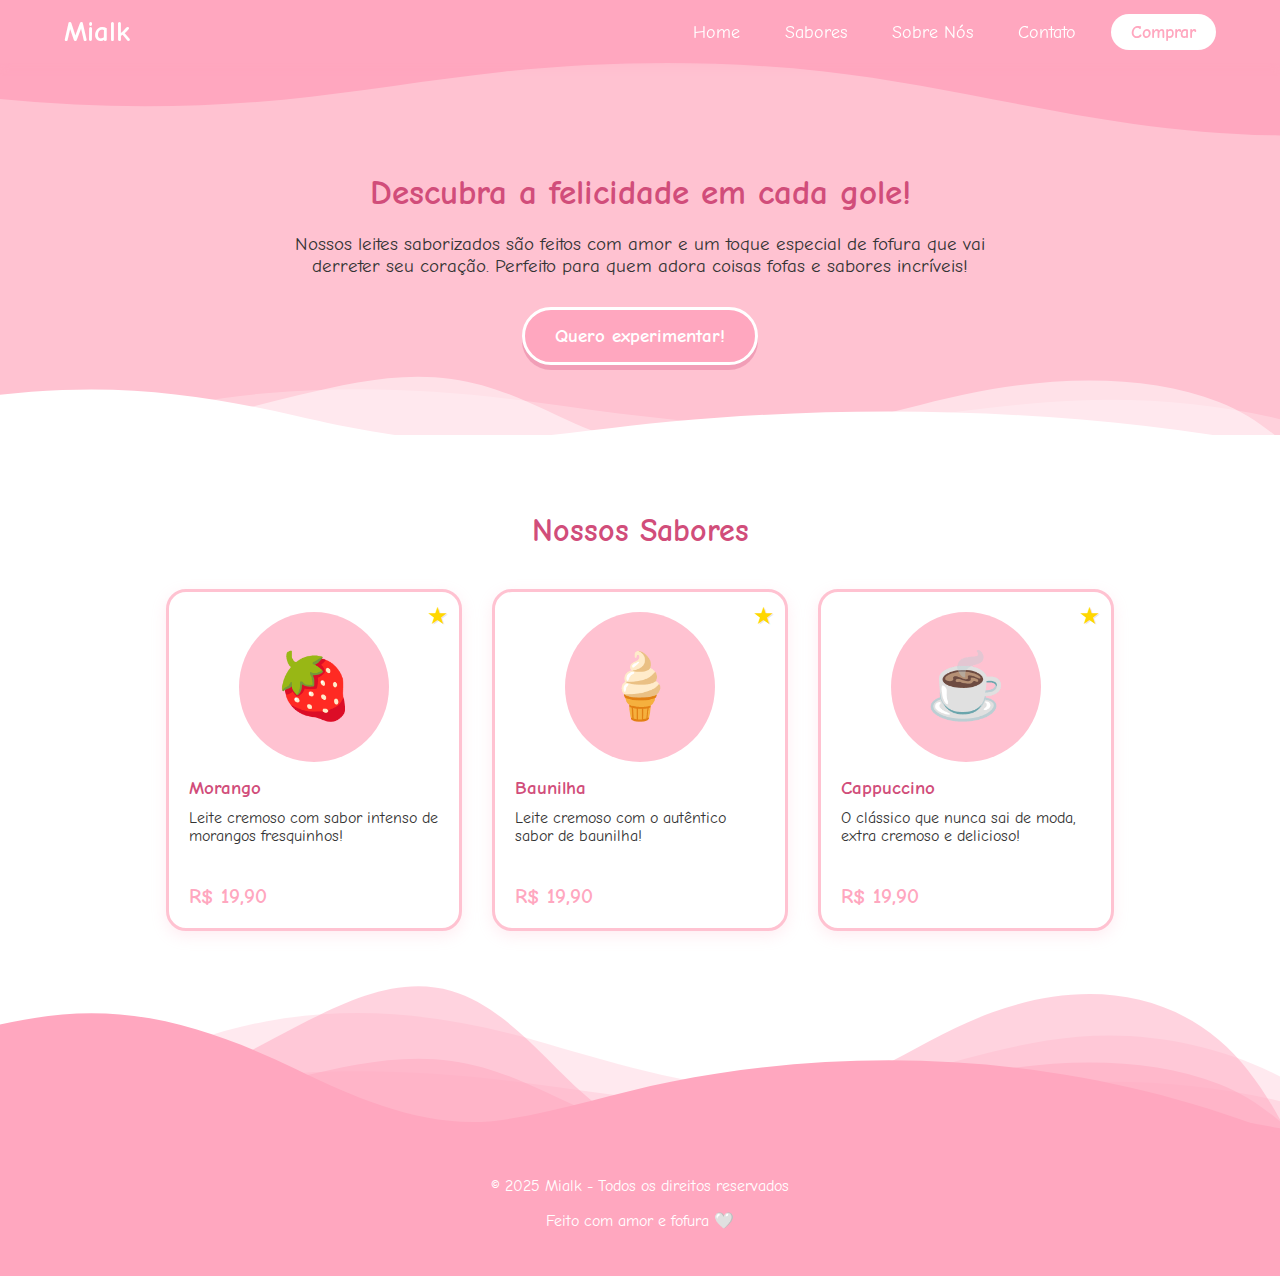
==== index.html @ 937acd24 "First commit" ====
<!DOCTYPE html>
<html lang="pt-br">
<head>
    <meta charset="UTF-8">
    <meta name="viewport" content="width=device-width, initial-scale=1.0">
    <title>Milk Kawaii - Leites Saborizados Fofos</title>
    <link rel="stylesheet" href="style.css">
    <link href="https://fonts.googleapis.com/css2?family=Comic+Neue:wght@400;700&display=swap" rel="stylesheet">
</head>
<body>
    <!-- Navbar -->
    <nav class="navbar">
        <div class="logo-nav">Mialk</div>
        <ul class="nav-links">
            <li><a href="#">Home</a></li>
            <li><a href="#">Sabores</a></li>
            <li><a href="#">Sobre Nós</a></li>
            <li><a href="#">Contato</a></li>
            <li><a href="#" class="nav-cta">Comprar</a></li>
        </ul>
    </nav>
    
    <!-- Hero Section -->
    <section class="hero">
        <div class="wave wave-top"></div>
        <div class="hero-content">
            <h2>Descubra a felicidade em cada gole!</h2>
            <p>Nossos leites saborizados são feitos com amor e um toque especial de fofura que vai derreter seu coração. Perfeito para quem adora coisas fofas e sabores incríveis!</p>
            <a href="#produtos" class="cta-button">Quero experimentar!</a>
        </div>
        <div class="wave wave-bottom"></div>
    </section>
    
    <!-- Produtos -->
    <section class="produtos" id="produtos">
        <div class="produto-wave-top"></div>
        <div class="produtos-content">
            <h2>Nossos Sabores</h2>
            <div class="produtos-container">
                <div class="produto">
                    <div class="produto-img">🍓</div>
                    <h3>Morango</h3>
                    <p>Leite cremoso com sabor intenso de morangos fresquinhos!</p>
                    <div class="preco">R$ 19,90</div>
                </div>
                <div class="produto">
                    <div class="produto-img">🍦</div>
                    <h3>Baunilha</h3>
                    <p>Leite cremoso com o autêntico sabor de baunilha!</p>
                    <div class="preco">R$ 19,90</div>
                </div>
                <div class="produto">
                    <div class="produto-img">☕</div>
                    <h3>Cappuccino</h3>
                    <p>O clássico que nunca sai de moda, extra cremoso e delicioso!</p>
                    <div class="preco">R$ 19,90</div>
                </div>
            </div>
        </div>
        <div class="produto-wave-bottom"></div>
    </section>
    
    <!-- Footer -->
    <footer>
        <div class="footer-wave"></div>
        <div class="footer-content">
            <div class="social-icons">
            </div>
            <p>© 2025 Mialk - Todos os direitos reservados</p>
            <p>Feito com amor e fofura 🤍</p>
        </div>
    </footer>
</body>
</html>
---- style.css ----
/* Estilos Gerais */
body {
    font-family: 'Comic Neue', cursive, sans-serif;
    margin: 0;
    padding: 0;
    background-color: rgb(255, 255, 255);
    color: #333;
    overflow-x: hidden;
}

/* Cores temáticas */
:root {
    --rosa-forte: rgb(255, 167, 191);
    --rosa-claro: rgb(255, 194, 209);
    --branco: rgb(255, 255, 255);
}

/* Navbar */
.navbar {
    background-color: var(--rosa-forte);
    padding: 15px 5%;
    display: flex;
    justify-content: space-between;
    align-items: center;
    position: sticky;
    top: 0;
    z-index: 100;
    box-shadow: 0 2px 10px rgba(255, 167, 191, 0.3);
}

.logo-nav {
    font-size: 1.8rem;
    color: white;
    font-weight: bold;
}

.nav-links {
    display: flex;
    list-style: none;
    gap: 25px;
    margin: 0;
    padding: 0;
}

.nav-links a {
    color: white;
    text-decoration: none;
    font-size: 1.1rem;
    transition: all 0.3s;
    padding: 5px 10px;
    border-radius: 20px;
}

.nav-links a:hover {
    background-color: var(--rosa-claro);
    transform: translateY(-2px);
}

.nav-cta {
    background-color: white;
    color: var(--rosa-forte) !important;
    padding: 8px 20px !important;
    font-weight: bold;
}

.nav-cta:hover {
    background-color: var(--rosa-claro) !important;
    color: white !important;
}

/* Hero Section */
.hero {
    background-color: var(--rosa-claro);
    position: relative;
    padding: 0;
    text-align: center;
}

.hero-content {
    padding: 80px 20px;
    max-width: 800px;
    margin: 0 auto;
}

.hero h2 {
    font-size: 2.2rem;
    color: #d14d7a;
    margin-bottom: 20px;
}

.hero p {
    font-size: 1.2rem;
    max-width: 700px;
    margin: 0 auto 30px;
}

/* Waves */
.wave {
    position: relative;
    width: 100%;
    height: 60px;
    overflow: hidden;
}

.wave-top {
    position: absolute;
    top: -1px; /* Ajuste fino para evitar linha branca */
    left: 0;
    width: 100%;
    height: 80px;
    background: url('data:image/svg+xml;utf8,<svg xmlns="http://www.w3.org/2000/svg" viewBox="0 0 1200 120" preserveAspectRatio="none"><path fill="%23ffa7bf" d="M321.39,56.44c58-10.79,114.16-30.13,172-41.86,82.39-16.72,168.19-17.73,250.45-.39C823.78,31,906.67,72,985.66,92.83c70.05,18.48,146.53,26.09,214.34,3V0H0V27.35A600.21,600.21,0,0,0,321.39,56.44Z"/></svg>');
    background-size: 120% 100%;
    background-repeat: no-repeat;
    background-position: center;
    z-index: 1;
    transform: rotate(360deg); /* Inverte a onda para criar curva para baixo */
}

.wave-bottom, .produto-wave-bottom {
    position: absolute;
    bottom: -5px; /* Ajuste fino para alinhar perfeitamente */
    left: 0;
    width: 100%;
    height: 80px;
    background: url('data:image/svg+xml;utf8,<svg viewBox="0 0 1200 120" xmlns="http://www.w3.org/2000/svg" preserveAspectRatio="none"><path fill="%23ffffff" d="M0,0V46.29c47.79,22.2,103.59,32.17,158,28,70.36-5.37,136.33-33.31,206.8-37.5C438.64,32.43,512.34,53.67,583,72.05c69.27,18,138.3,24.88,209.4,13.08,36.15-6,69.85-17.84,104.45-29.34C989.49,25,1113-14.29,1200,52.47V0Z" opacity=".25"/><path fill="%23ffffff" d="M0,0V15.81C13,36.92,27.64,56.86,47.69,72.05,99.41,111.27,165,111,224.58,91.58c31.15-10.15,60.09-26.07,89.67-39.8,40.92-19,84.73-46,130.83-49.67,36.26-2.85,70.9,9.42,98.6,31.56,31.77,25.39,62.32,62,103.63,73,40.44,10.79,81.35-6.69,119.13-24.28s75.16-39,116.92-43.05c59.73-5.85,113.28,22.88,168.9,38.84,30.2,8.66,59,6.17,87.09-7.5,22.43-10.89,48-26.93,60.65-49.24V0Z" opacity=".5"/><path fill="%23ffffff" d="M0,0V5.63C149.93,59,314.09,71.32,475.83,42.57c43-7.64,84.23-20.12,127.61-26.46,59-8.63,112.48,12.24,165.56,35.4C827.93,77.22,886,95.24,951.2,90c86.53-7,172.46-45.71,248.8-84.81V0Z"/></svg>');
    background-size: 120% 100%;
    background-repeat: no-repeat;
    transform: rotate(180deg);
    z-index: 1;
}


.produto-wave-top, 
.produto-wave-bottom {
    width: 100%;
    height: -10px; 
    background-size: 120% 100%; 
    margin: -10px 0;
}

.produto-wave-top {
    background: url('data:image/svg+xml;utf8,<svg viewBox="0 0 1200 120" xmlns="http://www.w3.org/2000/svg" fill="%23ffffff"><path d="M0,0V46.29c47.79,22.2,103.59,32.17,158,28,70.36-5.37,136.33-33.31,206.8-37.5C438.64,32.43,512.34,53.67,583,72.05c69.27,18,138.3,24.88,209.4,13.08,36.15-6,69.85-17.84,104.45-29.34C989.49,25,1113-14.29,1200,52.47V0Z" opacity=".25"/><path d="M0,0V15.81C13,36.92,27.64,56.86,47.69,72.05,99.41,111.27,165,111,224.58,91.58c31.15-10.15,60.09-26.07,89.67-39.8,40.92-19,84.73-46,130.83-49.67,36.26-2.85,70.9,9.42,98.6,31.56,31.77,25.39,62.32,62,103.63,73,40.44,10.79,81.35-6.69,119.13-24.28s75.16-39,116.92-43.05c59.73-5.85,113.28,22.88,168.9,38.84,30.2,8.66,59,6.17,87.09-7.5,22.43-10.89,48-26.93,60.65-49.24V0Z" opacity=".5"/><path d="M0,0V5.63C149.93,59,314.09,71.32,475.83,42.57c43-7.64,84.23-20.12,127.61-26.46,59-8.63,112.48,12.24,165.56,35.4C827.93,77.22,886,95.24,951.2,90c86.53-7,172.46-45.71,248.8-84.81V0Z"/></svg>');
}

.produto-wave-bottom {
    position: relative;
    width: 100%;
    height: 170px;
    bottom: -1px;
    background: url('data:image/svg+xml;utf8,<svg viewBox="0 0 1200 120" xmlns="http://www.w3.org/2000/svg" preserveAspectRatio="none"><path fill="%23ffa7bf" d="M0,0V46.29c47.79,22.2,103.59,32.17,158,28,70.36-5.37,136.33-33.31,206.8-37.5C438.64,32.43,512.34,53.67,583,72.05c69.27,18,138.3,24.88,209.4,13.08,36.15-6,69.85-17.84,104.45-29.34C989.49,25,1113-14.29,1200,52.47V0Z" opacity=".25"/><path fill="%23ffa7bf" d="M0,0V15.81C13,36.92,27.64,56.86,47.69,72.05,99.41,111.27,165,111,224.58,91.58c31.15-10.15,60.09-26.07,89.67-39.8,40.92-19,84.73-46,130.83-49.67,36.26-2.85,70.9,9.42,98.6,31.56,31.77,25.39,62.32,62,103.63,73,40.44,10.79,81.35-6.69,119.13-24.28s75.16-39,116.92-43.05c59.73-5.85,113.28,22.88,168.9,38.84,30.2,8.66,59,6.17,87.09-7.5,22.43-10.89,48-26.93,60.65-49.24V0Z" opacity=".5"/><path fill="%23ffa7bf" d="M0,0V5.63C149.93,59,314.09,71.32,475.83,42.57c43-7.64,84.23-20.12,127.61-26.46,59-8.63,112.48,12.24,165.56,35.4C827.93,77.22,886,95.24,951.2,90c86.53-7,172.46-45.71,248.8-84.81V0Z"/></svg>');
    background-size: 120% 100%;
    background-repeat: no-repeat;
}

.footer-wave {
    position: absolute;
    top: -79px; 
    left: 0;
    width: 100%;
    height: 80px;
    background: url('data:image/svg+xml;utf8,<svg viewBox="0 0 1200 120" xmlns="http://www.w3.org/2000/svg" preserveAspectRatio="none"><path fill="%23ffa7bf" d="M0,0V46.29c47.79,22.2,103.59,32.17,158,28,70.36-5.37,136.33-33.31,206.8-37.5C438.64,32.43,512.34,53.67,583,72.05c69.27,18,138.3,24.88,209.4,13.08,36.15-6,69.85-17.84,104.45-29.34C989.49,25,1113-14.29,1200,52.47V0Z" opacity=".25"/><path fill="%23ffa7bf" d="M0,0V15.81C13,36.92,27.64,56.86,47.69,72.05,99.41,111.27,165,111,224.58,91.58c31.15-10.15,60.09-26.07,89.67-39.8,40.92-19,84.73-46,130.83-49.67,36.26-2.85,70.9,9.42,98.6,31.56,31.77,25.39,62.32,62,103.63,73,40.44,10.79,81.35-6.69,119.13-24.28s75.16-39,116.92-43.05c59.73-5.85,113.28,22.88,168.9,38.84,30.2,8.66,59,6.17,87.09-7.5,22.43-10.89,48-26.93,60.65-49.24V0Z" opacity=".5"/><path fill="%23ffa7bf" d="M0,0V5.63C149.93,59,314.09,71.32,475.83,42.57c43-7.64,84.23-20.12,127.61-26.46,59-8.63,112.48,12.24,165.56,35.4C827.93,77.22,886,95.24,951.2,90c86.53-7,172.46-45.71,248.8-84.81V0Z"/></svg>');
    background-size: 120% 100%;
    transform: rotate(180deg);
    background-repeat: no-repeat;
}

/* Botão CTA */
.cta-button {
    display: inline-block;
    background-color: var(--rosa-forte);
    color: white;
    padding: 15px 30px;
    border-radius: 50px;
    text-decoration: none;
    font-weight: bold;
    font-size: 1.2rem;
    border: 3px solid white;
    box-shadow: 0 5px 0 rgba(209, 77, 122, 0.3);
    transition: all 0.3s;
}

.cta-button:hover {
    transform: translateY(-3px);
    box-shadow: 0 8px 0 rgba(209, 77, 122, 0.3);
}

/* Produtos */
.produtos {
    background-color: var(--branco);
    position: relative;
    padding: 0;
}

.produtos-content {
    padding: 50px 20px;
    max-width: 1200px;
    margin: 0 auto;
}

.produtos h2 {
    font-size: 2rem;
    color: #d14d7a;
    margin-bottom: 40px;
    text-align: center;
}

.produtos-container {
    display: flex;
    flex-wrap: wrap;
    justify-content: center;
    gap: 30px;
    margin: 0 auto;
}

.produto {
    background-color: white;
    border-radius: 20px;
    padding: 20px;
    width: 250px;
    box-shadow: 0 5px 15px rgba(255, 167, 191, 0.2);
    border: 3px solid var(--rosa-claro);
    transition: all 0.3s;
    position: relative;
    overflow: hidden;
}

.produto:hover {
    transform: translateY(-10px);
    box-shadow: 0 15px 30px rgba(255, 167, 191, 0.3);
}

.produto:before {
    content: "★";
    position: absolute;
    top: 10px;
    right: 10px;
    color: gold;
    font-size: 1.5rem;
    text-shadow: 1px 1px 0 rgba(0,0,0,0.1);
}

.produto-img {
    width: 150px;
    height: 150px;
    background-color: var(--rosa-claro);
    border-radius: 50%;
    margin: 0 auto 15px;
    display: flex;
    align-items: center;
    justify-content: center;
    font-size: 4rem;
    color: white;
}

.produto h3 {
    color: #d14d7a;
    margin: 0 0 10px;
}

.produto p {
    margin: 0 0 15px;
    min-height: 60px;
}

.preco {
    font-weight: bold;
    color: var(--rosa-forte);
    font-size: 1.3rem;
}

/* Footer */
footer {
    background-color: var(--rosa-forte);
    color: white;
    position: relative;
}

.footer-content {
    padding: 30px 20px;
    text-align: center;
}

.social-icons {
    margin: 15px 0;
}

.social-icons a {
    color: white;
    margin: 0 10px;
    font-size: 1.5rem;
    text-decoration: none;
}

/* Elementos Kawaii */
.kawaii-face {
    font-size: 2rem;
    margin: 0 5px;
}

/* Responsividade */
@media (max-width: 768px) {
    .navbar {
        flex-direction: column;
        padding: 15px;
    }
    
    .nav-links {
        flex-wrap: wrap;
        justify-content: center;
        gap: 10px;
        margin-top: 15px;
    }
    
    .produtos-container {
        flex-direction: column;
        align-items: center;
    }
    
    .produto {
        width: 80%;
    }
    
    .logo-nav {
        font-size: 1.5rem;
    }
    
    .hero h2 {
        font-size: 1.8rem;
    }
}
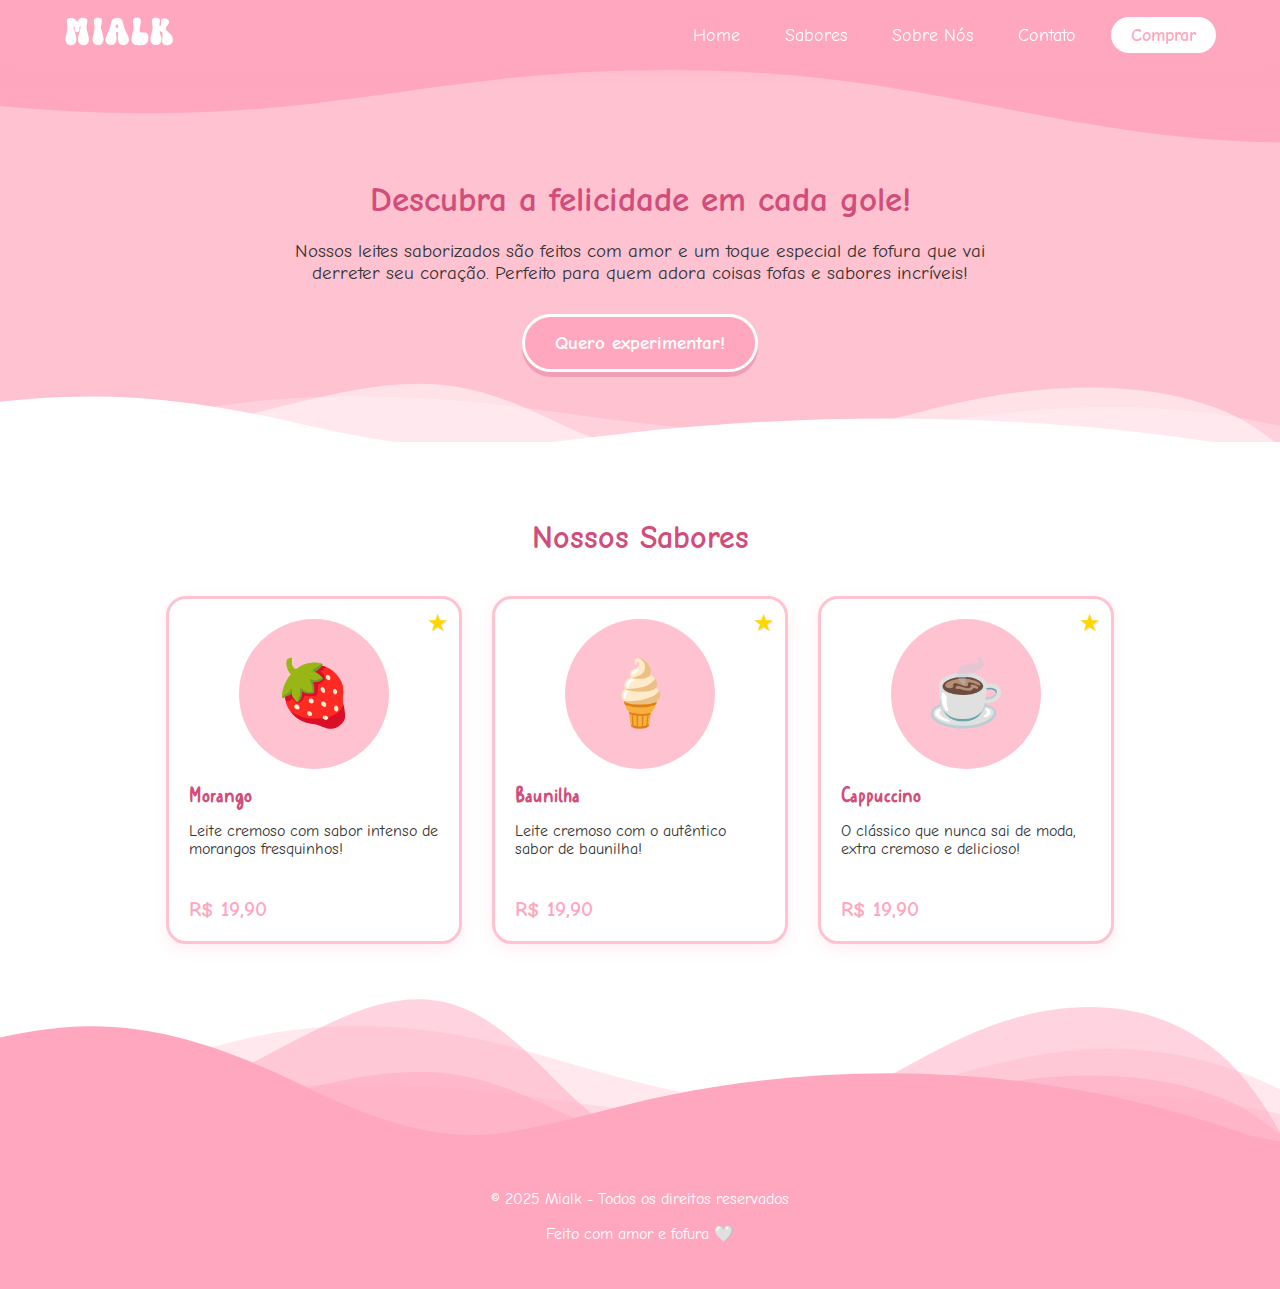
==== commit 70c49daf: "Font update" ====
--- a/index.html
+++ b/index.html
@@ -3,14 +3,14 @@
 <head>
     <meta charset="UTF-8">
     <meta name="viewport" content="width=device-width, initial-scale=1.0">
-    <title>Milk Kawaii - Leites Saborizados Fofos</title>
+    <title>Mialk - Leites Saborizados Fofos</title>
     <link rel="stylesheet" href="style.css">
     <link href="https://fonts.googleapis.com/css2?family=Comic+Neue:wght@400;700&display=swap" rel="stylesheet">
 </head>
 <body>
     <!-- Navbar -->
     <nav class="navbar">
-        <div class="logo-nav">Mialk</div>
+        <div class="logo-nav">MIALK</div>
         <ul class="nav-links">
             <li><a href="#">Home</a></li>
             <li><a href="#">Sabores</a></li>
--- a/style.css
+++ b/style.css
@@ -1,3 +1,14 @@
+/* Fontes */
+@font-face {
+    font-family: 'Meowtalk';
+    src: url(fonts/Meowtalk.otf);
+}
+
+@font-face {
+    font-family: 'CuteEaster';
+    src: url(fonts/CuteEaster.otf);
+}
+
 /* Estilos Gerais */
 body {
     font-family: 'Comic Neue', cursive, sans-serif;
@@ -29,9 +40,10 @@
 }
 
 .logo-nav {
-    font-size: 1.8rem;
-    color: white;
-    font-weight: bold;
+    font-size: 2.5rem;
+    font-family: 'CuteEaster';
+    letter-spacing: 0.1rem;
+    color: white;
 }
 
 .nav-links {
@@ -253,6 +265,8 @@
 }
 
 .produto h3 {
+    font-family: 'Meowtalk';
+    font-size: 1.4rem;
     color: #d14d7a;
     margin: 0 0 10px;
 }
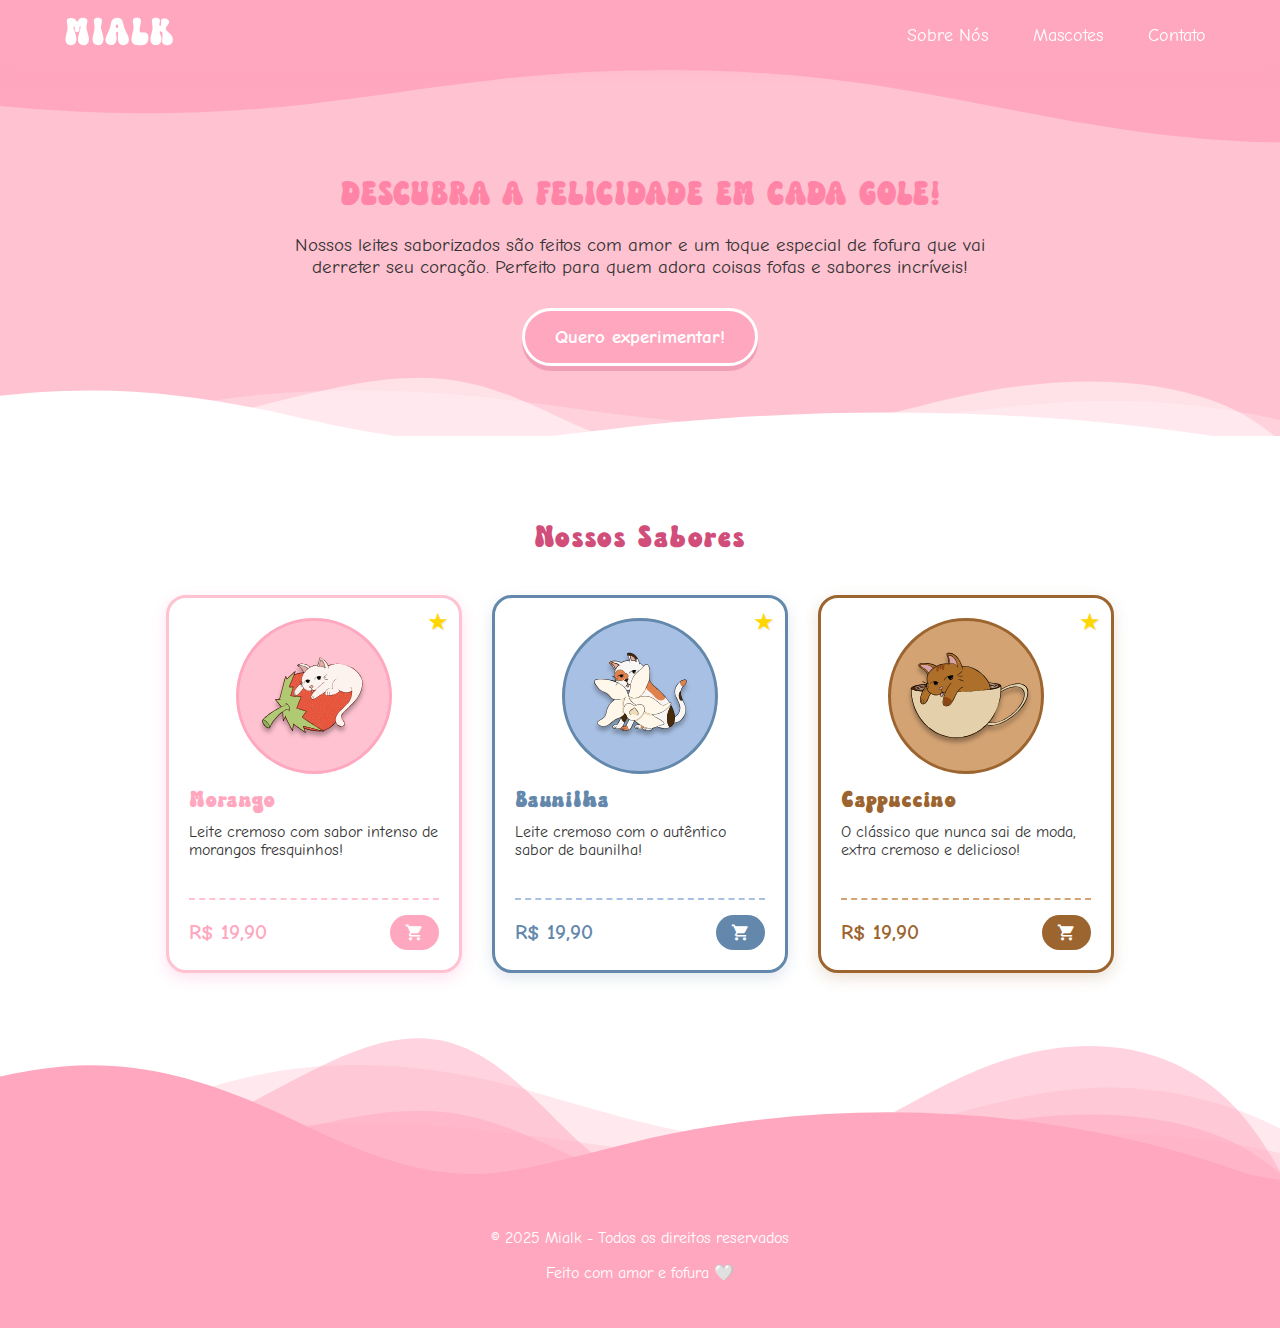
==== commit a528727c: "Update" ====
--- a/index.html
+++ b/index.html
@@ -5,18 +5,22 @@
     <meta name="viewport" content="width=device-width, initial-scale=1.0">
     <title>Mialk - Leites Saborizados Fofos</title>
     <link rel="stylesheet" href="style.css">
+    <link href="https://fonts.googleapis.com/icon?family=Material+Icons" rel="stylesheet">
     <link href="https://fonts.googleapis.com/css2?family=Comic+Neue:wght@400;700&display=swap" rel="stylesheet">
 </head>
 <body>
     <!-- Navbar -->
     <nav class="navbar">
-        <div class="logo-nav">MIALK</div>
+        <div class="logo-nav"><a href="/index.html">MIALK</a></div>
+        
+        <button class="menu-toggle" aria-label="Menu">
+            <i class="material-icons">menu</i>
+        </button>
+        
         <ul class="nav-links">
-            <li><a href="#">Home</a></li>
-            <li><a href="#">Sabores</a></li>
-            <li><a href="#">Sobre Nós</a></li>
-            <li><a href="#">Contato</a></li>
-            <li><a href="#" class="nav-cta">Comprar</a></li>
+            <li><a href="./about.html">Sobre Nós</a></li>
+            <li><a href="./mascots.html">Mascotes</a></li>
+            <li><a href="./contact.html">Contato</a></li>
         </ul>
     </nav>
     
@@ -24,7 +28,7 @@
     <section class="hero">
         <div class="wave wave-top"></div>
         <div class="hero-content">
-            <h2>Descubra a felicidade em cada gole!</h2>
+            <h2>DESCUBRA A FELICIDADE EM CADA GOLE!</h2>
             <p>Nossos leites saborizados são feitos com amor e um toque especial de fofura que vai derreter seu coração. Perfeito para quem adora coisas fofas e sabores incríveis!</p>
             <a href="#produtos" class="cta-button">Quero experimentar!</a>
         </div>
@@ -37,23 +41,38 @@
         <div class="produtos-content">
             <h2>Nossos Sabores</h2>
             <div class="produtos-container">
-                <div class="produto">
-                    <div class="produto-img">🍓</div>
+                <div class="produto" id="morango">
+                    <div class="produto-img"><img src="assets/morango.svg" alt="Morango Fofo" class="fruta-svg" data-sabor="morango"></div>
                     <h3>Morango</h3>
                     <p>Leite cremoso com sabor intenso de morangos fresquinhos!</p>
-                    <div class="preco">R$ 19,90</div>
+                    <div class="produto-footer">
+                        <span id="morango-preco" class="preco">R$ 19,90</span>
+                        <button class="btn-comprar" aria-label="Adicionar ao carrinho">
+                            <i class="material-icons">shopping_cart</i>
+                        </button>
+                    </div>
                 </div>
-                <div class="produto">
-                    <div class="produto-img">🍦</div>
+                <div class="produto" id="baunilha">
+                    <div class="produto-img"><img src="assets/baunilha.svg" alt="Baunilha Fofa" class="fruta-svg" data-sabor="baunilha"></div>
                     <h3>Baunilha</h3>
                     <p>Leite cremoso com o autêntico sabor de baunilha!</p>
-                    <div class="preco">R$ 19,90</div>
+                    <div class="produto-footer">
+                        <span id="baunilha-preco" class="preco">R$ 19,90</span>
+                        <button class="btn-comprar" aria-label="Adicionar ao carrinho">
+                            <i class="material-icons">shopping_cart</i>
+                        </button>
+                    </div>
                 </div>
-                <div class="produto">
-                    <div class="produto-img">☕</div>
+                <div class="produto" id="cappuccino">
+                    <div class="produto-img"><img src="assets/cappuccino.svg" alt="Cappuccino Fofo" class="fruta-svg" data-sabor="cappuccino"></div>
                     <h3>Cappuccino</h3>
                     <p>O clássico que nunca sai de moda, extra cremoso e delicioso!</p>
-                    <div class="preco">R$ 19,90</div>
+                    <div class="produto-footer">
+                    <span id="cappuccino-preco" class="preco">R$ 19,90</span>
+                    <button class="btn-comprar" aria-label="Adicionar ao carrinho">
+                        <i class="material-icons">shopping_cart</i>
+                    </button>
+                </div>
                 </div>
             </div>
         </div>
@@ -70,5 +89,6 @@
             <p>Feito com amor e fofura 🤍</p>
         </div>
     </footer>
+    <script src="script.js"></script>
 </body>
 </html>--- a/style.css
+++ b/style.css
@@ -1,12 +1,12 @@
 /* Fontes */
 @font-face {
     font-family: 'Meowtalk';
-    src: url(fonts/Meowtalk.otf);
+    src: url(./fonts/Meowtalk.otf);
 }
 
 @font-face {
     font-family: 'CuteEaster';
-    src: url(fonts/CuteEaster.otf);
+    src: url(./fonts/CuteEaster.otf);
 }
 
 /* Estilos Gerais */
@@ -19,11 +19,25 @@
     overflow-x: hidden;
 }
 
+a {
+    text-decoration: none; 
+    color: inherit; 
+}
+
+a:hover {
+    color: inherit; 
+    text-decoration: none; /
+}
+
 /* Cores temáticas */
 :root {
     --rosa-forte: rgb(255, 167, 191);
     --rosa-claro: rgb(255, 194, 209);
     --branco: rgb(255, 255, 255);
+    --cappuccino: #9c652f;
+    --cappuccino-claro: #d4a373;
+    --baunilha: #6488ac;
+    --baunilha-claro: #a8c0e4;
 }
 
 /* Navbar */
@@ -96,7 +110,9 @@
 
 .hero h2 {
     font-size: 2.2rem;
-    color: #d14d7a;
+    letter-spacing: 0.05rem;
+    font-family: 'CuteEaster';
+    color: #ff84a5;
     margin-bottom: 20px;
 }
 
@@ -204,12 +220,14 @@
 }
 
 .produtos-content {
-    padding: 50px 20px;
+    padding: 60px 20px;
     max-width: 1200px;
     margin: 0 auto;
 }
 
 .produtos h2 {
+    font-family: 'CuteEaster';
+    letter-spacing: 0.1rem;
     font-size: 2rem;
     color: #d14d7a;
     margin-bottom: 40px;
@@ -236,6 +254,45 @@
     overflow: hidden;
 }
 
+#morango h3, #morango-preco { color: var(--rosa-forte); }
+#cappuccino h3, #cappuccino-preco  { color: var(--cappuccino); }
+#baunilha h3, #baunilha-preco { color: var(--baunilha); }
+
+
+#morango {
+    border: 3px solid var(--rosa-claro); 
+    border-radius: 20px;
+    box-shadow: 0 5px 15px rgba(255, 105, 180, 0.2);
+  }
+  
+#cappuccino {
+    border: 3px solid var(--cappuccino);
+    border-radius: 20px;
+    box-shadow: 0 5px 15px rgba(156, 101, 47, 0.2);
+  }
+  
+#baunilha {
+    border: 3px solid var(--baunilha);
+    border-radius: 20px;
+    box-shadow: 0 5px 15px rgba(100, 136, 172, 0.2);
+  }
+
+#morango .produto-img {
+    background-color: var(--rosa-claro); /* Rosa claro */
+    border: 3px solid var(--rosa-forte); /* Rosa borda */
+  }
+  
+#cappuccino .produto-img {
+    background-color: var(--cappuccino-claro); /* Marrom claro */
+    border: 3px solid var(--cappuccino); /* Marrom borda (cor que você pediu) */
+  }
+  
+#baunilha .produto-img {
+    background-color: var(--baunilha-claro); /* Lilás claro */
+    border: 3px solid var(--baunilha); /* Azul borda (cor que você pediu) */
+  }
+
+
 .produto:hover {
     transform: translateY(-10px);
     box-shadow: 0 15px 30px rgba(255, 167, 191, 0.3);
@@ -264,9 +321,22 @@
     color: white;
 }
 
+.fruta-svg {
+    width: 90%;
+    height: 90%;
+    filter: drop-shadow(0 4px 2px rgba(0, 0, 0, 0.3));
+    transition: all 0.3s ease;
+}
+
+.produto:hover .fruta-svg {
+    transform: scale(1.1) rotate(5deg);
+    filter: drop-shadow(0 6px 4px rgba(0, 0, 0, 0.4));
+}
+
 .produto h3 {
-    font-family: 'Meowtalk';
-    font-size: 1.4rem;
+    font-family: 'CuteEaster';
+    font-size: 1.5rem;
+    letter-spacing: 0.05rem;
     color: #d14d7a;
     margin: 0 0 10px;
 }
@@ -278,8 +348,90 @@
 
 .preco {
     font-weight: bold;
-    color: var(--rosa-forte);
     font-size: 1.3rem;
+}
+
+.produto-footer {
+    display: flex;
+    justify-content: space-between;
+    align-items: center;
+    margin-top: 15px;
+    padding-top: 15px;
+    /* A borda superior terá a cor específica de cada produto */
+}
+
+.btn-comprar {
+    display: flex;
+    align-items: center;
+    gap: 5px;
+    background-color: var(--rosa-forte);
+    color: white;
+    border: none;
+    border-radius: 20px;
+    padding: 8px 15px;
+    font-family: 'Comic Neue', cursive;
+    font-weight: bold;
+    cursor: pointer;
+    transition: all 0.3s;
+}
+
+.btn-comprar:hover {
+    background-color: #ff84a5;
+    transform: translateY(-2px);
+    box-shadow: 0 4px 8px rgba(255, 105, 180, 0.3);
+}
+
+/* Ícone do carrinho */
+.btn-comprar .material-icons {
+    font-size: 1.2rem;
+}
+
+/* Cores específicas para cada produto */
+#morango .produto-footer {
+    border-top: 2px dashed var(--rosa-claro);
+}
+
+#morango .btn-comprar {
+    background-color: var(--rosa-forte);
+}
+
+#morango .btn-comprar:hover {
+    background-color: #ff84a5;
+    transform: scale(1.1);
+}
+
+#cappuccino .produto-footer {
+    border-top: 2px dashed var(--cappuccino-claro);
+}
+
+#cappuccino .btn-comprar {
+    background-color: var(--cappuccino);
+}
+
+#cappuccino .btn-comprar:hover {
+    background-color: #b57a4a;
+}
+
+#baunilha .produto-footer {
+    border-top: 2px dashed var(--baunilha-claro);
+}
+
+#baunilha .btn-comprar {
+    background-color: var(--baunilha);
+}
+
+#baunilha .btn-comprar:hover {
+    background-color: #4a6a8a;
+}
+
+/* Efeitos visuais */
+.btn-comprar .material-icons {
+    font-size: 1.2rem;
+    transition: transform 0.3s;
+}
+
+.btn-comprar:hover .material-icons {
+    animation: pulse 0.5s;
 }
 
 /* Footer */
@@ -311,18 +463,413 @@
     margin: 0 5px;
 }
 
+/* Menu Hamburguer */
+.menu-toggle {
+    display: none;
+    background: none;
+    border: none;
+    color: white;
+    font-size: 2rem;
+    cursor: pointer;
+    z-index: 1001;
+    padding: 10px;
+}
+
+/* Estilos da página Sobre */
+.sobre-content {
+    max-width: 1200px;
+    margin: 0 auto;
+    padding: 40px 20px;
+}
+
+.missao {
+    display: flex;
+    flex-wrap: wrap;
+    align-items: center;
+    gap: 40px;
+    margin-bottom: 60px;
+}
+
+.sobre-texto {
+    flex: 1;
+    min-width: 300px;
+}
+
+.valores {
+    margin: 60px 0;
+    padding: 60px 20px;
+}
+
+.valores h3, .equipe h3 {
+    text-align: center;
+    font-family: 'CuteEaster';
+    color: var(--rosa-forte);
+    font-size: 2rem;
+    margin-bottom: 30px;
+}
+
+.valores-grid {
+    display: grid;
+    grid-template-columns: repeat(auto-fit, minmax(250px, 1fr));
+    gap: 30px;
+    margin-top: 40px;
+}
+
+.valor-card {
+    background: white;
+    border-radius: 20px;
+    padding: 25px;
+    text-align: center;
+    box-shadow: 0 5px 15px rgba(0, 0, 0, 0.1);
+    transition: all 0.3s;
+}
+
+.valor-card:hover {
+    transform: translateY(-10px);
+    box-shadow: 0 15px 30px rgba(255, 167, 191, 0.2);
+}
+
+.valor-card i {
+    font-size: 3rem;
+    color: var(--rosa-forte);
+    margin-bottom: 15px;
+}
+
+.valor-card h4 {
+    font-family: 'CuteEaster';
+    font-size: 1.4rem;
+    letter-spacing: 0.05rem;
+    color: var(--rosa-forte);
+    margin: 10px 0;
+}
+
+/* Estilos da página Contato */
+.contato-info {
+    display: flex;
+    flex-direction: column;
+    gap: 20px;
+    margin: 30px 0;
+}
+
+.info-card {
+    background-color: white;
+    border-radius: 20px;
+    padding: 20px;
+    box-shadow: 0 5px 15px rgba(255, 167, 191, 0.2);
+    border: 3px solid var(--rosa-claro);
+    display: flex;
+    align-items: center;
+    gap: 15px;
+    transition: transform 0.3s ease;
+}
+
+.info-card:hover {
+    transform: translateY(-5px);
+}
+
+.info-icon {
+    width: 60px;
+    height: 60px;
+    background-color: var(--rosa-claro);
+    border-radius: 50%;
+    display: flex;
+    align-items: center;
+    justify-content: center;
+    color: white;
+    font-size: 1.8rem;
+    flex-shrink: 0;
+}
+
+.info-text h4 {
+    font-family: 'CuteEaster', cursive;
+    color: var(--rosa-forte);
+    margin: 0 0 5px;
+    font-size: 1.4rem;
+    letter-spacing: 0.05rem;
+}
+
+.info-text p, .info-text a {
+    margin: 0;
+    color: #666;
+    font-size: 1rem;
+}
+
+.info-text a {
+    color: var(--rosa-forte);
+    text-decoration: none;
+    transition: color 0.3s;
+}
+
+.info-text a:hover {
+    color: #ff4d88;
+}
+
+.form-container {
+    background: white;
+    border-radius: 20px;
+    padding: 25px;
+    border: 2px solid var(--rosa-claro);
+    box-shadow: 0 2px 10px rgba(255, 167, 191, 0.1);
+}
+
+.form-container h3 {
+    margin: 0 0 20px 0;
+    font-size: 1.5rem;
+    color: var(--rosa-forte);
+}
+
+.form-group {
+    margin-bottom: 20px;
+}
+
+.form-group label {
+    display: block;
+    margin-bottom: 8px;
+    color: var(--rosa-forte);
+    font-weight: bold;
+}
+
+.form-control {
+    width: 100%;
+    padding: 12px 15px;
+    border: 1px solid var(--rosa-claro);
+    border-radius: 10px;
+    font-family: 'Comic Neue', sans-serif;
+    font-size: 1rem;
+    box-sizing: border-box;
+}
+
+.form-control:focus {
+    outline: none;
+    border-color: var(--rosa-forte);
+}
+
+textarea.form-control {
+    min-height: 120px;
+    resize: none;
+}
+
+/* Botão sem afetar outros CTAs */
+.form-container .cta-button {
+    width: 100%;
+    margin-top: 10px;
+    padding: 12px;
+    font-family: 'Comic Neue', sans-serif;
+    font-size: 1.2rem;
+}
+
+.mascotes-carrossel {
+    position: relative;
+    max-width: 1000px;
+    margin: 0 auto;
+    padding: 20px 0;
+}
+
+.carrossel-container {
+    display: flex;
+    overflow: hidden;
+    position: relative;
+    border-radius: 25px;
+}
+
+.carrossel-item {
+    min-width: 100%;
+    transition: transform 0.5s ease;
+    display: none;
+}
+
+.carrossel-item.active {
+    display: block;
+}
+
+.mascote-info {
+    display: flex;
+    flex-wrap: wrap;
+    align-items: center;
+    background: white;
+    border-radius: 25px;
+    overflow: hidden;
+    box-shadow: 0 10px 30px rgba(255, 167, 191, 0.2);
+    border: 3px solid var(--rosa-claro);
+}
+
+.mascote-card {
+    flex: 1;
+    padding: 40px 30px; /* Aumentei o padding para dar mais espaço */
+    color: #555;
+    box-sizing: border-box; /* Garante que o padding não some à largura */
+}
+
+.mascote-card h3 {
+    font-family: 'CuteEaster', cursive;
+    color: var(--rosa-forte);
+    font-size: 2rem;
+    margin-top: 0;
+    letter-spacing: 1px;
+}
+
+.mascote-card p {
+    font-size: 1.1rem;
+    line-height: 1.6;
+}
+
+.mascote-detalhes {
+    list-style: none;
+    padding: 0;
+    margin-top: 25px;
+}
+
+.mascote-detalhes li {
+    margin-bottom: 10px;
+    font-size: 1rem;
+}
+
+.mascote-detalhes strong {
+    color: var(--rosa-forte);
+}
+
+.mascote-imagem {
+    padding: 40px; /* Padding aumentado aqui também */
+    background-color: var(--rosa-claro);
+    display: flex;
+    align-items: center;
+    justify-content: center;
+}
+
+.mascote-img {
+    max-width: 100%;
+    height: auto;
+    max-height: 400px;
+    object-fit: contain;
+    filter: drop-shadow(0 5px 5px rgba(0,0,0,0.1));
+    transition: transform 0.3s ease;
+}
+
+.mascote-img:hover {
+    transform: scale(1.05) rotate(2deg);
+}
+
+.carrossel-controle {
+    position: absolute;
+    top: 50%;
+    transform: translateY(-50%);
+    background: var(--rosa-forte);
+    color: white;
+    border: none;
+    width: 50px;
+    height: 50px;
+    border-radius: 50%;
+    font-size: 1.5rem;
+    cursor: pointer;
+    z-index: 10;
+    display: flex;
+    align-items: center;
+    justify-content: center;
+    box-shadow: 0 3px 10px rgba(209, 77, 122, 0.3);
+    transition: all 0.3s;
+}
+
+.carrossel-controle:hover {
+    background: #ff4d88;
+    transform: translateY(-50%) scale(1.1);
+}
+
+.carrossel-controle.prev {
+    left: -25px;
+}
+
+.carrossel-controle.next {
+    right: -25px;
+}
+
+.carrossel-indicadores {
+    display: flex;
+    justify-content: center;
+    margin-top: 20px;
+    gap: 10px;
+}
+
+.indicador {
+    width: 12px;
+    height: 12px;
+    border-radius: 50%;
+    background: var(--rosa-claro);
+    border: none;
+    cursor: pointer;
+    transition: all 0.3s;
+}
+
+.indicador.active, .indicador:hover {
+    background: var(--rosa-forte);
+    transform: scale(1.2);
+}
+
 /* Responsividade */
 @media (max-width: 768px) {
-    .navbar {
+
+    .menu-toggle {
+        display: block;
+    }
+    
+    .nav-links {
+        position: fixed;
+        top: 0;
+        right: -100%;
+        width: 250px;
+        height: 100vh;
+        background-color: var(--rosa-forte);
         flex-direction: column;
-        padding: 15px;
-    }
-    
-    .nav-links {
-        flex-wrap: wrap;
-        justify-content: center;
+        align-items: flex-start;
+        padding: 80px 20px 20px;
+        transition: right 0.3s ease-out;
+        z-index: 1000;
+        box-shadow: -5px 0 15px rgba(0,0,0,0.1);
+    }
+    
+    .nav-links.active {
+        right: 0;
+    }
+    
+    .nav-links li {
+        width: 100%;
+        margin: 10px 0;
+    }
+    
+    .nav-links a {
+        padding: 12px 15px;
+        width: 100%;
+        display: flex;
+        align-items: center;
         gap: 10px;
-        margin-top: 15px;
+        border-radius: 8px;
+    }
+    
+    .nav-links a:hover {
+        background-color: rgba(255,255,255,0.2);
+    }
+    
+    /* Overlay quando menu está aberto */
+    .nav-links::before {
+        content: '';
+        position: fixed;
+        top: 0;
+        left: 0;
+        width: 100%;
+        height: 100%;
+        background: rgba(0,0,0,0.5);
+        z-index: -1;
+        opacity: 0;
+        transition: opacity 0.3s;
+        pointer-events: none;
+    }
+    
+    .nav-links.active::before {
+        opacity: 1;
+        pointer-events: auto;
+    }
+
+    .nav-cta {
+        max-width: 4.5rem;
     }
     
     .produtos-container {
@@ -335,10 +882,89 @@
     }
     
     .logo-nav {
-        font-size: 1.5rem;
+        font-size: 2.5rem;
     }
     
     .hero h2 {
         font-size: 1.8rem;
     }
+
+    .produto-footer {
+        flex-direction: row; /* Mantém lado a lado mesmo em mobile */
+        align-items: center;
+    }
+    
+    .btn-comprar {
+        width: 36px;
+        height: 36px;
+        flex-shrink: 0; /* Impede que o botão diminua */
+        display: flex;
+        align-items: center;
+        justify-content: center;
+    }
+
+    .missao {
+        flex-direction: column;
+    }
+    
+    .sobre-texto, .sobre-imagem {
+        min-width: 100%;
+    }
+
+    .form-container {
+        padding: 20px 15px;
+    }
+    
+    .form-control {
+        padding: 10px 12px;
+    }
+
+    .mascote-info {
+        flex-direction: column-reverse;
+    }
+    
+    
+    .mascote-img {
+        max-width: 80%;
+        height: auto;
+        margin: 0 auto;
+    }
+    
+    .mascote-imagem {
+        width: 80%;
+    }
+    
+    .mascote-card {
+        padding: 20px;
+    }
+    
+    .carrossel-controle {
+        width: 40px;
+        height: 40px;
+        font-size: 1.2rem;
+    }
+    
+    .carrossel-controle.prev {
+        left: -20px;
+    }
+    
+    .carrossel-controle.next {
+        right: -20px;
+    }
+}
+
+@media (max-width: 480px) {
+    .mascote-card h3 {
+        font-size: 1.8rem;
+    }
+    
+    .mascote-card p {
+        font-size: 1rem;
+    }
+    
+    .carrossel-controle {
+        width: 35px;
+        height: 35px;
+        font-size: 1rem;
+    }
 }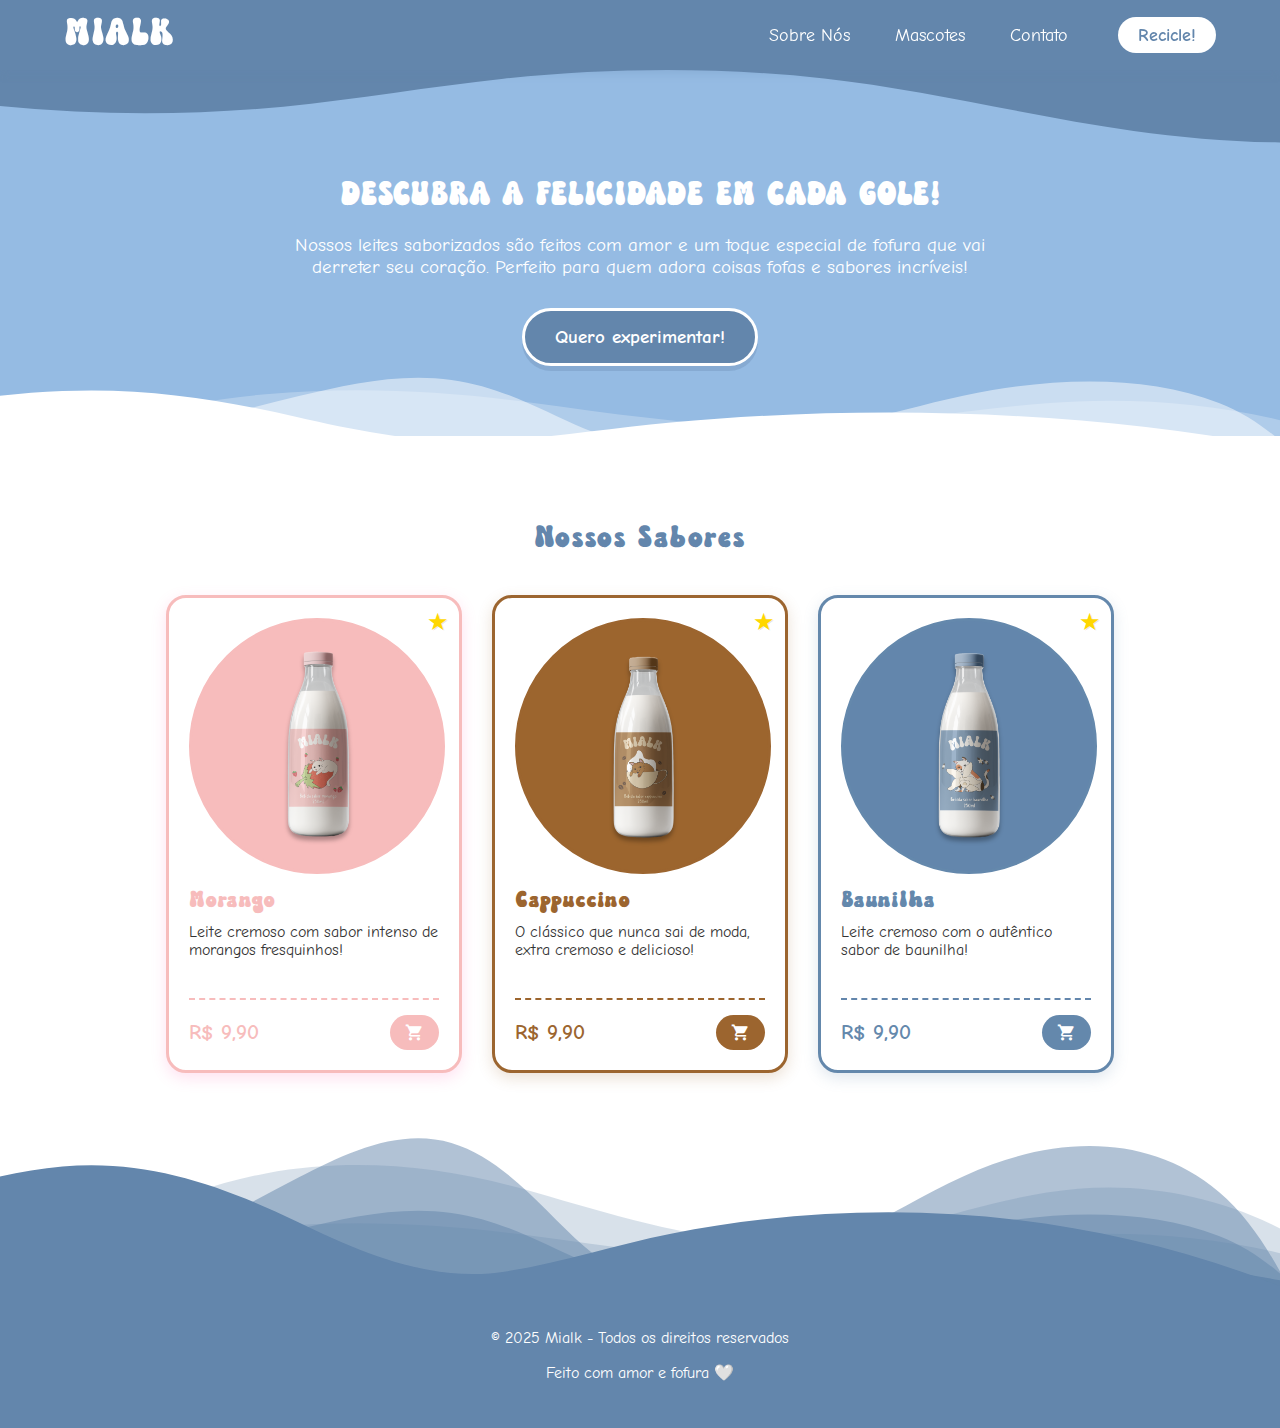
==== commit bb940eea: "Project done" ====
--- a/index.html
+++ b/index.html
@@ -3,15 +3,16 @@
 <head>
     <meta charset="UTF-8">
     <meta name="viewport" content="width=device-width, initial-scale=1.0">
-    <title>Mialk - Leites Saborizados Fofos</title>
+    <title>Mialk - Leites Saborizados</title>
     <link rel="stylesheet" href="style.css">
+    <link rel="icon" href="./assets/favicon.svg" type="image/svg+xml">
     <link href="https://fonts.googleapis.com/icon?family=Material+Icons" rel="stylesheet">
     <link href="https://fonts.googleapis.com/css2?family=Comic+Neue:wght@400;700&display=swap" rel="stylesheet">
 </head>
 <body>
     <!-- Navbar -->
     <nav class="navbar">
-        <div class="logo-nav"><a href="/index.html">MIALK</a></div>
+        <div class="logo-nav"><a href="./">MIALK</a></div>
         
         <button class="menu-toggle" aria-label="Menu">
             <i class="material-icons">menu</i>
@@ -21,6 +22,7 @@
             <li><a href="./about.html">Sobre Nós</a></li>
             <li><a href="./mascots.html">Mascotes</a></li>
             <li><a href="./contact.html">Contato</a></li>
+            <li><a href="./recycle.html" class="nav-cta-recicle">Recicle!</a></li>
         </ul>
     </nav>
     
@@ -42,36 +44,37 @@
             <h2>Nossos Sabores</h2>
             <div class="produtos-container">
                 <div class="produto" id="morango">
-                    <div class="produto-img"><img src="assets/morango.svg" alt="Morango Fofo" class="fruta-svg" data-sabor="morango"></div>
+                    <div class="produto-img"><img src="assets/garrafa_morango.png" alt="Morango Fofo" class="fruta-svg" data-sabor="morango"></div>
                     <h3>Morango</h3>
                     <p>Leite cremoso com sabor intenso de morangos fresquinhos!</p>
                     <div class="produto-footer">
-                        <span id="morango-preco" class="preco">R$ 19,90</span>
-                        <button class="btn-comprar" aria-label="Adicionar ao carrinho">
-                            <i class="material-icons">shopping_cart</i>
-                        </button>
-                    </div>
-                </div>
-                <div class="produto" id="baunilha">
-                    <div class="produto-img"><img src="assets/baunilha.svg" alt="Baunilha Fofa" class="fruta-svg" data-sabor="baunilha"></div>
-                    <h3>Baunilha</h3>
-                    <p>Leite cremoso com o autêntico sabor de baunilha!</p>
-                    <div class="produto-footer">
-                        <span id="baunilha-preco" class="preco">R$ 19,90</span>
+                        <span id="morango-preco" class="preco">R$ 9,90</span>
                         <button class="btn-comprar" aria-label="Adicionar ao carrinho">
                             <i class="material-icons">shopping_cart</i>
                         </button>
                     </div>
                 </div>
                 <div class="produto" id="cappuccino">
-                    <div class="produto-img"><img src="assets/cappuccino.svg" alt="Cappuccino Fofo" class="fruta-svg" data-sabor="cappuccino"></div>
+                    <div class="produto-img"><img src="assets/garrafa_cappuccino.png" alt="Cappuccino Fofo" class="fruta-svg" data-sabor="cappuccino"></div>
                     <h3>Cappuccino</h3>
                     <p>O clássico que nunca sai de moda, extra cremoso e delicioso!</p>
                     <div class="produto-footer">
-                    <span id="cappuccino-preco" class="preco">R$ 19,90</span>
+                    <span id="cappuccino-preco" class="preco">R$ 9,90</span>
                     <button class="btn-comprar" aria-label="Adicionar ao carrinho">
                         <i class="material-icons">shopping_cart</i>
                     </button>
+                </div>
+                </div>
+                <div class="produto" id="baunilha">
+                    <div class="produto-img"><img src="assets/garrafa_baunilha.png" alt="Baunilha Fofa" class="fruta-svg" data-sabor="baunilha"></div>
+                    <h3>Baunilha</h3>
+                    <p>Leite cremoso com o autêntico sabor de baunilha!</p>
+                    <div class="produto-footer">
+                        <span id="baunilha-preco" class="preco">R$ 9,90</span>
+                        <button class="btn-comprar" aria-label="Adicionar ao carrinho">
+                            <i class="material-icons">shopping_cart</i>
+                        </button>
+                    </div>
                 </div>
                 </div>
             </div>
--- a/style.css
+++ b/style.css
@@ -31,18 +31,21 @@
 
 /* Cores temáticas */
 :root {
-    --rosa-forte: rgb(255, 167, 191);
-    --rosa-claro: rgb(255, 194, 209);
+    --breeze: #95bbe3;
+    --sky: #6386ac;
+    --powder: #ecf5f8;
+    --rosa-forte: #f7bcbc;
+    --rosa-claro: #f7bcbc;
     --branco: rgb(255, 255, 255);
     --cappuccino: #9c652f;
-    --cappuccino-claro: #d4a373;
+    --cappuccino-claro: #9c652e;
     --baunilha: #6488ac;
-    --baunilha-claro: #a8c0e4;
+    --baunilha-claro: #6386ac;
 }
 
 /* Navbar */
 .navbar {
-    background-color: var(--rosa-forte);
+    background-color: var(--sky); 
     padding: 15px 5%;
     display: flex;
     justify-content: space-between;
@@ -50,7 +53,7 @@
     position: sticky;
     top: 0;
     z-index: 100;
-    box-shadow: 0 2px 10px rgba(255, 167, 191, 0.3);
+    box-shadow: 0 2px 10px rgba(99, 134, 172, 0.3);
 }
 
 .logo-nav {
@@ -78,25 +81,56 @@
 }
 
 .nav-links a:hover {
-    background-color: var(--rosa-claro);
+    background-color: var(--breeze); 
     transform: translateY(-2px);
 }
 
 .nav-cta {
     background-color: white;
-    color: var(--rosa-forte) !important;
+    color: var(--sky) !important; 
     padding: 8px 20px !important;
     font-weight: bold;
 }
 
 .nav-cta:hover {
-    background-color: var(--rosa-claro) !important;
+    background-color: var(--breeze) !important; 
     color: white !important;
+}
+
+.nav-cta-recicle {
+    background-color: white !important;
+    color: var(--sky) !important;
+    padding: 8px 20px !important;
+    font-weight: bold;
+    border-radius: 20px !important;
+    margin-left: 15px;
+    transition: all 0.3s;
+    font-family: 'Comic Neue', cursive;
+    position: relative;
+}
+
+.nav-cta-recicle:hover {
+    background-color: var(--powder) !important;
+    transform: translateY(-2px);
+    box-shadow: 0 4px 8px rgba(99, 134, 172, 0.3);
+    color: var(--sky) !important;
+}
+
+.nav-cta-recicle:hover::after {
+    content: '!';
+    position: absolute;
+    animation: pulse 0.5s ease-in-out;
+}
+
+@keyframes pulse {
+    0% { transform: scale(1); }
+    50% { transform: scale(1.5); }
+    100% { transform: scale(1); }
 }
 
 /* Hero Section */
 .hero {
-    background-color: var(--rosa-claro);
+    background-color: var(--breeze); 
     position: relative;
     padding: 0;
     text-align: center;
@@ -112,12 +146,13 @@
     font-size: 2.2rem;
     letter-spacing: 0.05rem;
     font-family: 'CuteEaster';
-    color: #ff84a5;
+    color: white;
     margin-bottom: 20px;
 }
 
 .hero p {
     font-size: 1.2rem;
+    color: white;
     max-width: 700px;
     margin: 0 auto 30px;
 }
@@ -132,21 +167,20 @@
 
 .wave-top {
     position: absolute;
-    top: -1px; /* Ajuste fino para evitar linha branca */
+    top: -1px;
     left: 0;
     width: 100%;
     height: 80px;
-    background: url('data:image/svg+xml;utf8,<svg xmlns="http://www.w3.org/2000/svg" viewBox="0 0 1200 120" preserveAspectRatio="none"><path fill="%23ffa7bf" d="M321.39,56.44c58-10.79,114.16-30.13,172-41.86,82.39-16.72,168.19-17.73,250.45-.39C823.78,31,906.67,72,985.66,92.83c70.05,18.48,146.53,26.09,214.34,3V0H0V27.35A600.21,600.21,0,0,0,321.39,56.44Z"/></svg>');
-    background-size: 120% 100%;
+    background: url('data:image/svg+xml;utf8,<svg xmlns="http://www.w3.org/2000/svg" viewBox="0 0 1200 120" preserveAspectRatio="none"><path fill="%236386ac" d="M321.39,56.44c58-10.79,114.16-30.13,172-41.86,82.39-16.72,168.19-17.73,250.45-.39C823.78,31,906.67,72,985.66,92.83c70.05,18.48,146.53,26.09,214.34,3V0H0V27.35A600.21,600.21,0,0,0,321.39,56.44Z"/></svg>');    background-size: 120% 100%;
     background-repeat: no-repeat;
     background-position: center;
     z-index: 1;
-    transform: rotate(360deg); /* Inverte a onda para criar curva para baixo */
+    transform: rotate(360deg); 
 }
 
 .wave-bottom, .produto-wave-bottom {
     position: absolute;
-    bottom: -5px; /* Ajuste fino para alinhar perfeitamente */
+    bottom: -5px; 
     left: 0;
     width: 100%;
     height: 80px;
@@ -175,8 +209,7 @@
     width: 100%;
     height: 170px;
     bottom: -1px;
-    background: url('data:image/svg+xml;utf8,<svg viewBox="0 0 1200 120" xmlns="http://www.w3.org/2000/svg" preserveAspectRatio="none"><path fill="%23ffa7bf" d="M0,0V46.29c47.79,22.2,103.59,32.17,158,28,70.36-5.37,136.33-33.31,206.8-37.5C438.64,32.43,512.34,53.67,583,72.05c69.27,18,138.3,24.88,209.4,13.08,36.15-6,69.85-17.84,104.45-29.34C989.49,25,1113-14.29,1200,52.47V0Z" opacity=".25"/><path fill="%23ffa7bf" d="M0,0V15.81C13,36.92,27.64,56.86,47.69,72.05,99.41,111.27,165,111,224.58,91.58c31.15-10.15,60.09-26.07,89.67-39.8,40.92-19,84.73-46,130.83-49.67,36.26-2.85,70.9,9.42,98.6,31.56,31.77,25.39,62.32,62,103.63,73,40.44,10.79,81.35-6.69,119.13-24.28s75.16-39,116.92-43.05c59.73-5.85,113.28,22.88,168.9,38.84,30.2,8.66,59,6.17,87.09-7.5,22.43-10.89,48-26.93,60.65-49.24V0Z" opacity=".5"/><path fill="%23ffa7bf" d="M0,0V5.63C149.93,59,314.09,71.32,475.83,42.57c43-7.64,84.23-20.12,127.61-26.46,59-8.63,112.48,12.24,165.56,35.4C827.93,77.22,886,95.24,951.2,90c86.53-7,172.46-45.71,248.8-84.81V0Z"/></svg>');
-    background-size: 120% 100%;
+    background: url('data:image/svg+xml;utf8,<svg viewBox="0 0 1200 120" xmlns="http://www.w3.org/2000/svg" preserveAspectRatio="none"><path fill="%236386ac" d="M0,0V46.29c47.79,22.2,103.59,32.17,158,28,70.36-5.37,136.33-33.31,206.8-37.5C438.64,32.43,512.34,53.67,583,72.05c69.27,18,138.3,24.88,209.4,13.08,36.15-6,69.85-17.84,104.45-29.34C989.49,25,1113-14.29,1200,52.47V0Z" opacity=".25"/><path fill="%236386ac" d="M0,0V15.81C13,36.92,27.64,56.86,47.69,72.05,99.41,111.27,165,111,224.58,91.58c31.15-10.15,60.09-26.07,89.67-39.8,40.92-19,84.73-46,130.83-49.67,36.26-2.85,70.9,9.42,98.6,31.56,31.77,25.39,62.32,62,103.63,73,40.44,10.79,81.35-6.69,119.13-24.28s75.16-39,116.92-43.05c59.73-5.85,113.28,22.88,168.9,38.84,30.2,8.66,59,6.17,87.09-7.5,22.43-10.89,48-26.93,60.65-49.24V0Z" opacity=".5"/><path fill="%236386ac" d="M0,0V5.63C149.93,59,314.09,71.32,475.83,42.57c43-7.64,84.23-20.12,127.61-26.46,59-8.63,112.48,12.24,165.56,35.4C827.93,77.22,886,95.24,951.2,90c86.53-7,172.46-45.71,248.8-84.81V0Z"/></svg>');    background-size: 120% 100%;
     background-repeat: no-repeat;
 }
 
@@ -186,16 +219,14 @@
     left: 0;
     width: 100%;
     height: 80px;
-    background: url('data:image/svg+xml;utf8,<svg viewBox="0 0 1200 120" xmlns="http://www.w3.org/2000/svg" preserveAspectRatio="none"><path fill="%23ffa7bf" d="M0,0V46.29c47.79,22.2,103.59,32.17,158,28,70.36-5.37,136.33-33.31,206.8-37.5C438.64,32.43,512.34,53.67,583,72.05c69.27,18,138.3,24.88,209.4,13.08,36.15-6,69.85-17.84,104.45-29.34C989.49,25,1113-14.29,1200,52.47V0Z" opacity=".25"/><path fill="%23ffa7bf" d="M0,0V15.81C13,36.92,27.64,56.86,47.69,72.05,99.41,111.27,165,111,224.58,91.58c31.15-10.15,60.09-26.07,89.67-39.8,40.92-19,84.73-46,130.83-49.67,36.26-2.85,70.9,9.42,98.6,31.56,31.77,25.39,62.32,62,103.63,73,40.44,10.79,81.35-6.69,119.13-24.28s75.16-39,116.92-43.05c59.73-5.85,113.28,22.88,168.9,38.84,30.2,8.66,59,6.17,87.09-7.5,22.43-10.89,48-26.93,60.65-49.24V0Z" opacity=".5"/><path fill="%23ffa7bf" d="M0,0V5.63C149.93,59,314.09,71.32,475.83,42.57c43-7.64,84.23-20.12,127.61-26.46,59-8.63,112.48,12.24,165.56,35.4C827.93,77.22,886,95.24,951.2,90c86.53-7,172.46-45.71,248.8-84.81V0Z"/></svg>');
-    background-size: 120% 100%;
+    background: url('data:image/svg+xml;utf8,<svg viewBox="0 0 1200 120" xmlns="http://www.w3.org/2000/svg" preserveAspectRatio="none"><path fill="%236386ac" d="M0,0V46.29c47.79,22.2,103.59,32.17,158,28,70.36-5.37,136.33-33.31,206.8-37.5C438.64,32.43,512.34,53.67,583,72.05c69.27,18,138.3,24.88,209.4,13.08,36.15-6,69.85-17.84,104.45-29.34C989.49,25,1113-14.29,1200,52.47V0Z" opacity=".25"/><path fill="%236386ac" d="M0,0V15.81C13,36.92,27.64,56.86,47.69,72.05,99.41,111.27,165,111,224.58,91.58c31.15-10.15,60.09-26.07,89.67-39.8,40.92-19,84.73-46,130.83-49.67,36.26-2.85,70.9,9.42,98.6,31.56,31.77,25.39,62.32,62,103.63,73,40.44,10.79,81.35-6.69,119.13-24.28s75.16-39,116.92-43.05c59.73-5.85,113.28,22.88,168.9,38.84,30.2,8.66,59,6.17,87.09-7.5,22.43-10.89,48-26.93,60.65-49.24V0Z" opacity=".5"/><path fill="%236386ac" d="M0,0V5.63C149.93,59,314.09,71.32,475.83,42.57c43-7.64,84.23-20.12,127.61-26.46,59-8.63,112.48,12.24,165.56,35.4C827.93,77.22,886,95.24,951.2,90c86.53-7,172.46-45.71,248.8-84.81V0Z"/></svg>');    background-size: 120% 100%;
     transform: rotate(180deg);
     background-repeat: no-repeat;
 }
 
-/* Botão CTA */
 .cta-button {
     display: inline-block;
-    background-color: var(--rosa-forte);
+    background-color: var(--sky);
     color: white;
     padding: 15px 30px;
     border-radius: 50px;
@@ -203,13 +234,14 @@
     font-weight: bold;
     font-size: 1.2rem;
     border: 3px solid white;
-    box-shadow: 0 5px 0 rgba(209, 77, 122, 0.3);
+    box-shadow: 0 5px 0 rgba(99, 134, 172, 0.3);
     transition: all 0.3s;
 }
 
 .cta-button:hover {
     transform: translateY(-3px);
-    box-shadow: 0 8px 0 rgba(209, 77, 122, 0.3);
+    color: #ffff;
+    box-shadow: 0 8px 0 rgba(99, 134, 172, 0.3);
 }
 
 /* Produtos */
@@ -229,7 +261,7 @@
     font-family: 'CuteEaster';
     letter-spacing: 0.1rem;
     font-size: 2rem;
-    color: #d14d7a;
+    color: var(--sky);
     margin-bottom: 40px;
     text-align: center;
 }
@@ -278,18 +310,18 @@
   }
 
 #morango .produto-img {
-    background-color: var(--rosa-claro); /* Rosa claro */
-    border: 3px solid var(--rosa-forte); /* Rosa borda */
+    background-color: var(--rosa-claro); 
+    border: 3px solid var(--rosa-forte); 
   }
   
 #cappuccino .produto-img {
-    background-color: var(--cappuccino-claro); /* Marrom claro */
-    border: 3px solid var(--cappuccino); /* Marrom borda (cor que você pediu) */
+    background-color: var(--cappuccino-claro);
+    border: 3px solid var(--cappuccino); 
   }
   
 #baunilha .produto-img {
-    background-color: var(--baunilha-claro); /* Lilás claro */
-    border: 3px solid var(--baunilha); /* Azul borda (cor que você pediu) */
+    background-color: var(--baunilha-claro); 
+    border: 3px solid var(--baunilha); 
   }
 
 
@@ -309,8 +341,8 @@
 }
 
 .produto-img {
-    width: 150px;
-    height: 150px;
+    width: 250px;
+    height: 250px;
     background-color: var(--rosa-claro);
     border-radius: 50%;
     margin: 0 auto 15px;
@@ -322,10 +354,13 @@
 }
 
 .fruta-svg {
-    width: 90%;
-    height: 90%;
+    width: 80%; 
+    height: 80%;
     filter: drop-shadow(0 4px 2px rgba(0, 0, 0, 0.3));
     transition: all 0.3s ease;
+    object-fit: contain;
+    display: block; 
+    margin: 0 auto; 
 }
 
 .produto:hover .fruta-svg {
@@ -357,7 +392,6 @@
     align-items: center;
     margin-top: 15px;
     padding-top: 15px;
-    /* A borda superior terá a cor específica de cada produto */
 }
 
 .btn-comprar {
@@ -381,12 +415,10 @@
     box-shadow: 0 4px 8px rgba(255, 105, 180, 0.3);
 }
 
-/* Ícone do carrinho */
 .btn-comprar .material-icons {
     font-size: 1.2rem;
 }
 
-/* Cores específicas para cada produto */
 #morango .produto-footer {
     border-top: 2px dashed var(--rosa-claro);
 }
@@ -424,7 +456,6 @@
     background-color: #4a6a8a;
 }
 
-/* Efeitos visuais */
 .btn-comprar .material-icons {
     font-size: 1.2rem;
     transition: transform 0.3s;
@@ -436,7 +467,7 @@
 
 /* Footer */
 footer {
-    background-color: var(--rosa-forte);
+    background-color: var(--sky);
     color: white;
     position: relative;
 }
@@ -455,12 +486,6 @@
     margin: 0 10px;
     font-size: 1.5rem;
     text-decoration: none;
-}
-
-/* Elementos Kawaii */
-.kawaii-face {
-    font-size: 2rem;
-    margin: 0 5px;
 }
 
 /* Menu Hamburguer */
@@ -497,13 +522,13 @@
 
 .valores {
     margin: 60px 0;
-    padding: 60px 20px;
+    padding: 0px 20px;
 }
 
 .valores h3, .equipe h3 {
     text-align: center;
     font-family: 'CuteEaster';
-    color: var(--rosa-forte);
+    color: var(--sky);
     font-size: 2rem;
     margin-bottom: 30px;
 }
@@ -531,7 +556,7 @@
 
 .valor-card i {
     font-size: 3rem;
-    color: var(--rosa-forte);
+    color: var(--sky);
     margin-bottom: 15px;
 }
 
@@ -539,7 +564,7 @@
     font-family: 'CuteEaster';
     font-size: 1.4rem;
     letter-spacing: 0.05rem;
-    color: var(--rosa-forte);
+    color: var(--sky);
     margin: 10px 0;
 }
 
@@ -556,7 +581,7 @@
     border-radius: 20px;
     padding: 20px;
     box-shadow: 0 5px 15px rgba(255, 167, 191, 0.2);
-    border: 3px solid var(--rosa-claro);
+    border: 3px solid var(--sky);
     display: flex;
     align-items: center;
     gap: 15px;
@@ -570,7 +595,7 @@
 .info-icon {
     width: 60px;
     height: 60px;
-    background-color: var(--rosa-claro);
+    background-color: var(--sky);
     border-radius: 50%;
     display: flex;
     align-items: center;
@@ -582,7 +607,7 @@
 
 .info-text h4 {
     font-family: 'CuteEaster', cursive;
-    color: var(--rosa-forte);
+    color: var(--sky);
     margin: 0 0 5px;
     font-size: 1.4rem;
     letter-spacing: 0.05rem;
@@ -595,27 +620,27 @@
 }
 
 .info-text a {
-    color: var(--rosa-forte);
+    color: var(--breeze);
     text-decoration: none;
     transition: color 0.3s;
 }
 
 .info-text a:hover {
-    color: #ff4d88;
+    color: var(--sky);
 }
 
 .form-container {
     background: white;
     border-radius: 20px;
     padding: 25px;
-    border: 2px solid var(--rosa-claro);
+    border: 2px solid var(--sky);
     box-shadow: 0 2px 10px rgba(255, 167, 191, 0.1);
 }
 
 .form-container h3 {
     margin: 0 0 20px 0;
     font-size: 1.5rem;
-    color: var(--rosa-forte);
+    color: var(--sky);
 }
 
 .form-group {
@@ -625,14 +650,14 @@
 .form-group label {
     display: block;
     margin-bottom: 8px;
-    color: var(--rosa-forte);
+    color: var(--sky);
     font-weight: bold;
 }
 
 .form-control {
     width: 100%;
     padding: 12px 15px;
-    border: 1px solid var(--rosa-claro);
+    border: 1px solid var(--breeze);
     border-radius: 10px;
     font-family: 'Comic Neue', sans-serif;
     font-size: 1rem;
@@ -641,7 +666,7 @@
 
 .form-control:focus {
     outline: none;
-    border-color: var(--rosa-forte);
+    border-color: var(--sky);
 }
 
 textarea.form-control {
@@ -649,7 +674,6 @@
     resize: none;
 }
 
-/* Botão sem afetar outros CTAs */
 .form-container .cta-button {
     width: 100%;
     margin-top: 10px;
@@ -657,6 +681,8 @@
     font-family: 'Comic Neue', sans-serif;
     font-size: 1.2rem;
 }
+
+/* Estilo da página Mascotes */
 
 .mascotes-carrossel {
     position: relative;
@@ -695,14 +721,14 @@
 
 .mascote-card {
     flex: 1;
-    padding: 40px 30px; /* Aumentei o padding para dar mais espaço */
+    padding: 40px 30px; 
     color: #555;
-    box-sizing: border-box; /* Garante que o padding não some à largura */
+    box-sizing: border-box;
 }
 
 .mascote-card h3 {
     font-family: 'CuteEaster', cursive;
-    color: var(--rosa-forte);
+    color: var(--sky);
     font-size: 2rem;
     margin-top: 0;
     letter-spacing: 1px;
@@ -775,11 +801,11 @@
 }
 
 .carrossel-controle.prev {
-    left: -25px;
+    left: -2vw;
 }
 
 .carrossel-controle.next {
-    right: -25px;
+    right: -2vw;
 }
 
 .carrossel-indicadores {
@@ -793,18 +819,211 @@
     width: 12px;
     height: 12px;
     border-radius: 50%;
-    background: var(--rosa-claro);
     border: none;
     cursor: pointer;
     transition: all 0.3s;
 }
 
-.indicador.active, .indicador:hover {
+.indicador:nth-child(1) {
+    background: var(--rosa-forte); /* Morango */
+}
+
+.indicador:nth-child(2) {
+    background: var(--cappuccino); /* Cappuccino */
+}
+
+.indicador:nth-child(3) {
+    background: var(--baunilha); /* Baunilha */
+}
+
+.indicador.active {
+    transform: scale(1.3);
+    box-shadow: 0 0 5px rgba(0,0,0,0.2);
+}
+
+.indicador:hover {
+    opacity: 0.8;
+    transform: scale(1.2);
+}
+
+/* Estilos específicos para cada mascote */
+#morango-mascote .mascote-info {
+    border: 3px solid var(--rosa-claro);
+    box-shadow: 0 10px 30px rgba(255, 167, 191, 0.2);
+}
+
+#morango-mascote .mascote-imagem {
+    background-color: var(--rosa-claro);
+}
+
+#morango-mascote .mascote-card h3,
+#morango-mascote .mascote-detalhes strong {
+    color: var(--rosa-forte);
+}
+
+#morango-mascote .carrossel-controle {
+    background-color: var(--rosa-forte);
+    box-shadow: 0 3px 10px rgba(209, 77, 122, 0.3);
+}
+
+#morango-mascote .carrossel-controle:hover {
+    background-color: #ff4d88;
+}
+
+#cappuccino-mascote .mascote-info {
+    border: 3px solid var(--cappuccino);
+    box-shadow: 0 10px 30px rgba(156, 101, 47, 0.2);
+}
+
+#cappuccino-mascote .mascote-imagem {
+    background-color: var(--cappuccino-claro);
+}
+
+#cappuccino-mascote .mascote-card h3,
+#cappuccino-mascote .mascote-detalhes strong {
+    color: var(--cappuccino);
+}
+
+#cappuccino-mascote .carrossel-controle {
+    background-color: var(--cappuccino);
+    box-shadow: 0 3px 10px rgba(156, 101, 47, 0.3);
+}
+
+#cappuccino-mascote .carrossel-controle:hover {
+    background-color: #b57a4a;
+}
+
+#baunilha-mascote .mascote-info {
+    border: 3px solid var(--baunilha);
+    box-shadow: 0 10px 30px rgba(100, 136, 172, 0.2);
+}
+
+#baunilha-mascote .mascote-imagem {
+    background-color: var(--baunilha-claro);
+}
+
+#baunilha-mascote .mascote-card h3,
+#baunilha-mascote .mascote-detalhes strong {
+    color: var(--baunilha);
+}
+
+#baunilha-mascote .carrossel-controle {
+    background-color: var(--baunilha);
+    box-shadow: 0 3px 10px rgba(100, 136, 172, 0.3);
+}
+
+#baunilha-mascote .carrossel-controle:hover {
+    background-color: #4a6a8a;
+}
+
+/* Indicadores ativos */
+#morango-mascote.active ~ .carrossel-indicadores .indicador:nth-child(1),
+#cappuccino-mascote.active ~ .carrossel-indicadores .indicador:nth-child(2),
+#baunilha-mascote.active ~ .carrossel-indicadores .indicador:nth-child(3) {
     background: var(--rosa-forte);
-    transform: scale(1.2);
-}
+}
+
+#cappuccino-mascote.active ~ .carrossel-indicadores .indicador:nth-child(2) {
+    background: var(--cappuccino);
+}
+
+#baunilha-mascote.active ~ .carrossel-indicadores .indicador:nth-child(3) {
+    background: var(--baunilha);
+}
+
+/* Estilos da página de Recicle! */
+.reciclagem-container {
+    max-width: 1000px;
+    margin: 0 auto;
+    padding: 40px 20px;
+    display: flex;
+    flex-direction: column;
+    align-items: center;
+    gap: 40px;
+}
+
+.garrafas-grid {
+    display: flex;
+    justify-content: center;
+    align-items: center;
+    gap: 40px;
+    width: 100%;
+    margin: 50px 0;
+    flex-wrap: wrap;
+}
+
+.garrafa-img {
+    width: 280px; 
+    height: 380px; 
+    object-fit: contain;
+    border: 3px solid var(--sky);
+    border-radius: 18px;
+    padding: 15px;
+    background-color: var(--powder);
+    box-shadow: 0 8px 20px rgba(99, 134, 172, 0.25);
+    transition: all 0.35s ease-out;
+    transform-origin: center;
+    z-index: 1;
+    position: relative;
+    box-sizing: border-box;
+}
+
+.garrafa-img:hover {
+    transform: scale(1.1); 
+    z-index: 10;
+    box-shadow: 0 12px 28px rgba(99, 134, 172, 0.35);
+    border-color: var(--breeze);
+}
+
+.reciclagem-texto {
+    background-color: white;
+    border-radius: 20px;
+    padding: 30px;
+    box-shadow: 0 5px 15px rgba(99, 134, 172, 0.1);
+    border: 2px solid var(--sky);
+    width: 100%;
+}
+
+.reciclagem-texto h3 {
+    font-family: 'CuteEaster';
+    color: var(--sky);
+    font-size: 2rem;
+    margin-top: 0;
+    letter-spacing: 1px;
+    text-align: center;
+}
+
+.reciclagem-texto p {
+    font-size: 1.1rem;
+    line-height: 1.6;
+    margin-bottom: 20px;
+}
+
+.reciclagem-texto .destaque {
+    font-weight: bold;
+    color: var(--sky);
+    text-align: center;
+    font-size: 1.2rem;
+}
+
+.recycle-hero-icon {
+    display: block;
+    width: 80px;
+    height: 80px;
+    margin: 0 auto 20px;
+    filter: drop-shadow(0 2px 4px rgba(255, 255, 255, 0.3));
+    animation: float 3s ease-in-out infinite;
+}
+
 
 /* Responsividade */
+@media (max-width: 1024px) {
+    .garrafa-img {
+        width: 240px;
+        height: 320px;
+    }
+}
+
 @media (max-width: 768px) {
 
     .menu-toggle {
@@ -817,7 +1036,7 @@
         right: -100%;
         width: 250px;
         height: 100vh;
-        background-color: var(--rosa-forte);
+        background-color: var(--sky);
         flex-direction: column;
         align-items: flex-start;
         padding: 80px 20px 20px;
@@ -848,7 +1067,6 @@
         background-color: rgba(255,255,255,0.2);
     }
     
-    /* Overlay quando menu está aberto */
     .nav-links::before {
         content: '';
         position: fixed;
@@ -890,14 +1108,14 @@
     }
 
     .produto-footer {
-        flex-direction: row; /* Mantém lado a lado mesmo em mobile */
+        flex-direction: row; 
         align-items: center;
     }
     
     .btn-comprar {
         width: 36px;
         height: 36px;
-        flex-shrink: 0; /* Impede que o botão diminua */
+        flex-shrink: 0; 
         display: flex;
         align-items: center;
         justify-content: center;
@@ -925,13 +1143,16 @@
     
     
     .mascote-img {
-        max-width: 80%;
+        max-width: calc(100% - 10px);
         height: auto;
         margin: 0 auto;
+        display: block;
+
     }
     
     .mascote-imagem {
-        width: 80%;
+        width: 100%;
+        box-sizing: border-box;
     }
     
     .mascote-card {
@@ -945,11 +1166,36 @@
     }
     
     .carrossel-controle.prev {
-        left: -20px;
-    }
-    
+        top: 25%;
+        left: -1.2vw;
+    }
+
     .carrossel-controle.next {
-        right: -20px;
+        top: 25%;
+        right: -1.2vw;
+    }
+
+    .garrafas-grid {
+        gap: 30px;
+    }
+    .garrafa-img {
+        width: 200px;
+        height: 280px;
+    }
+    
+    .reciclagem-texto {
+        padding: 20px;
+    }
+
+    .nav-cta-recicle {
+        margin-left: 0;
+        margin-top: 15px;
+        max-width: 4rem;
+    }
+
+    .recycle-hero-icon {
+        width: 60px;
+        height: 60px;
     }
 }
 
@@ -967,4 +1213,27 @@
         height: 35px;
         font-size: 1rem;
     }
+
+    .garrafas-grid {
+        flex-direction: column;
+        gap: 25px;
+    }
+    .garrafa-img {
+        width: 220px;
+        height: 300px;
+    }
+    
+    .reciclagem-texto h3 {
+        font-size: 1.8rem;
+    }
+    
+    .reciclagem-texto p {
+        font-size: 1rem;
+    }
+}
+
+@media (min-width: 1200px) {
+    .carrossel-container {
+        max-width: 1170px;
+    }
 }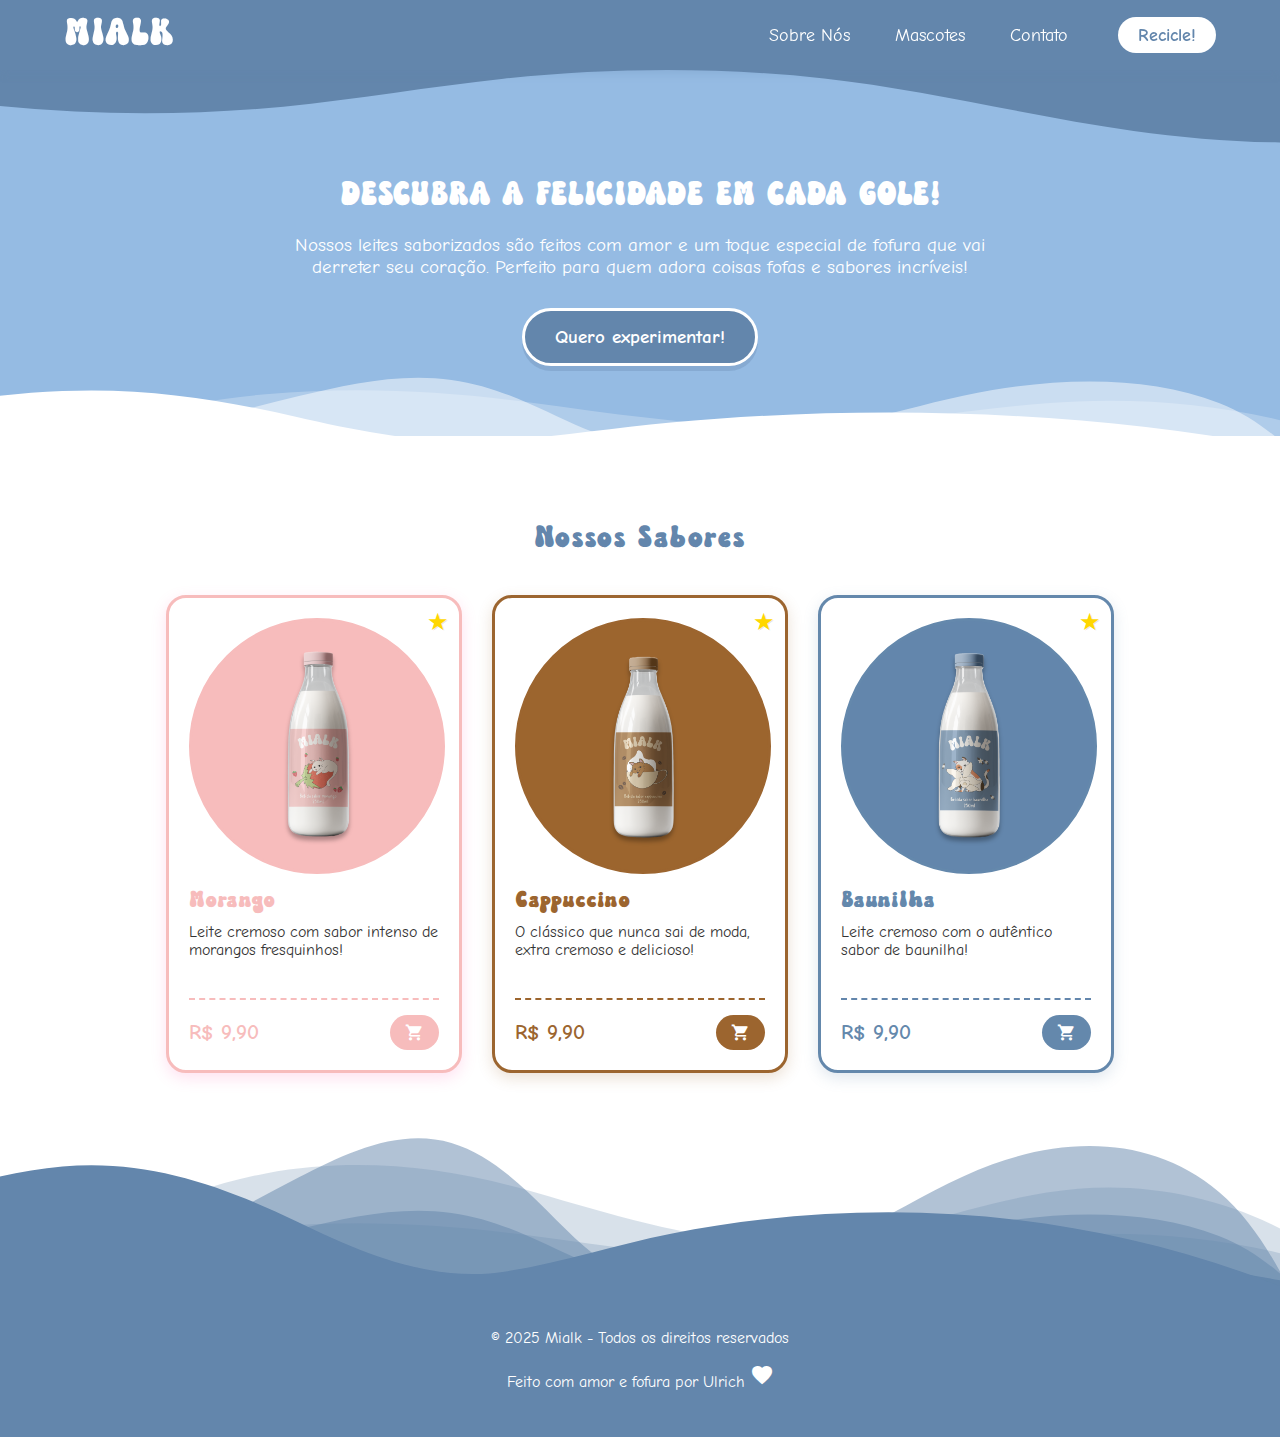
==== commit ba244bf2: "Fix" ====
--- a/index.html
+++ b/index.html
@@ -86,10 +86,8 @@
     <footer>
         <div class="footer-wave"></div>
         <div class="footer-content">
-            <div class="social-icons">
-            </div>
             <p>© 2025 Mialk - Todos os direitos reservados</p>
-            <p>Feito com amor e fofura 🤍</p>
+            <p>Feito com amor e fofura por <a href="https://www.github.com/uirich" target="_blank">Ulrich</a> <i class="material-icons">favorite</i></p>
         </div>
     </footer>
     <script src="script.js"></script>
--- a/style.css
+++ b/style.css
@@ -1,3 +1,5 @@
+/* Stylesheet */
+
 /* Fontes */
 @font-face {
     font-family: 'Meowtalk';
@@ -114,18 +116,6 @@
     transform: translateY(-2px);
     box-shadow: 0 4px 8px rgba(99, 134, 172, 0.3);
     color: var(--sky) !important;
-}
-
-.nav-cta-recicle:hover::after {
-    content: '!';
-    position: absolute;
-    animation: pulse 0.5s ease-in-out;
-}
-
-@keyframes pulse {
-    0% { transform: scale(1); }
-    50% { transform: scale(1.5); }
-    100% { transform: scale(1); }
 }
 
 /* Hero Section */
@@ -1030,6 +1020,10 @@
         display: block;
     }
     
+    .logo-nav {
+        font-size: 2.5rem;
+    }
+
     .nav-links {
         position: fixed;
         top: 0;
@@ -1051,15 +1045,14 @@
     
     .nav-links li {
         width: 100%;
-        margin: 10px 0;
     }
     
     .nav-links a {
-        padding: 12px 15px;
         width: 100%;
         display: flex;
         align-items: center;
-        gap: 10px;
+        max-width: max-content;
+        gap: 20px;
         border-radius: 8px;
     }
     
@@ -1099,10 +1092,7 @@
         width: 80%;
     }
     
-    .logo-nav {
-        font-size: 2.5rem;
-    }
-    
+
     .hero h2 {
         font-size: 1.8rem;
     }
@@ -1190,7 +1180,6 @@
     .nav-cta-recicle {
         margin-left: 0;
         margin-top: 15px;
-        max-width: 4rem;
     }
 
     .recycle-hero-icon {
